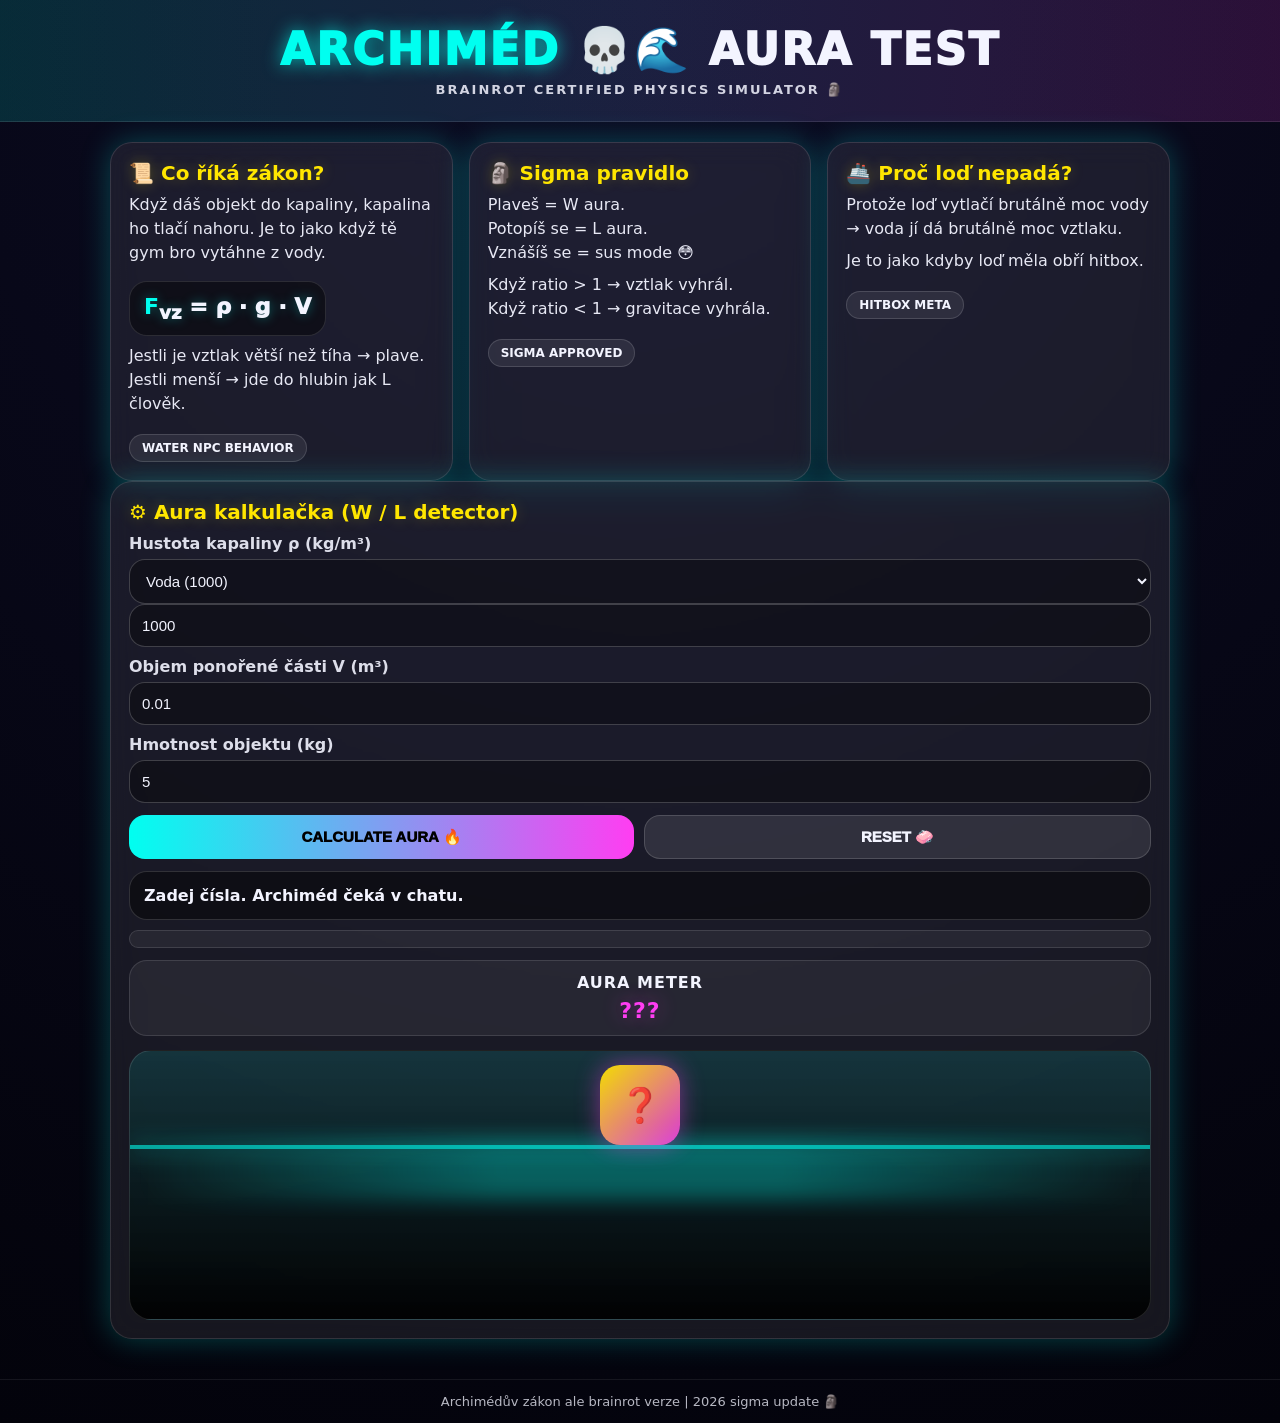
==== zakon.html @ 3969d880 "Add files via upload" ====
<!DOCTYPE html>
<html lang="cs">
<head>
  <meta charset="UTF-8" />
  <meta name="viewport" content="width=device-width, initial-scale=1.0" />
  <title>Archimédův zákon 💀🌊 Brainrot Aura Edition</title>

  <style>
    :root {
      --bg: #03030b;
      --glass: rgba(255,255,255,0.08);
      --glass2: rgba(255,255,255,0.16);
      --neon: #00fff0;
      --pink: #ff3df2;
      --yellow: #ffe600;
      --red: #ff4b4b;
      --white: #f3f4ff;
      --shadow: 0 0 30px rgba(0,255,240,0.25);
    }

    * { box-sizing: border-box; }

    body {
      margin: 0;
      font-family: system-ui, Arial, sans-serif;
      background: radial-gradient(circle at top, #0c0c24, var(--bg));
      color: var(--white);
      overflow-x: hidden;
    }

    header {
      text-align: center;
      padding: 24px 12px;
      font-weight: 1000;
      letter-spacing: 2px;
      font-size: clamp(20px, 4vw, 44px);
      text-transform: uppercase;
      background: linear-gradient(90deg, rgba(0,255,240,0.14), rgba(255,61,242,0.14));
      border-bottom: 1px solid rgba(255,255,255,0.1);
      position: relative;
    }

    header span {
      color: var(--neon);
      text-shadow: 0 0 18px rgba(0,255,240,0.65);
    }

    .sub {
      font-size: 13px;
      font-weight: 700;
      opacity: 0.85;
      margin-top: 6px;
    }

    .container {
      max-width: 1100px;
      margin: auto;
      padding: 20px;
    }

    .grid {
      display: grid;
      gap: 16px;
      grid-template-columns: repeat(auto-fit, minmax(290px, 1fr));
    }

    .card {
      background: var(--glass);
      border: 1px solid rgba(255,255,255,0.12);
      border-radius: 22px;
      padding: 18px;
      box-shadow: var(--shadow);
      backdrop-filter: blur(14px);
      position: relative;
      overflow: hidden;
      transition: 0.2s ease;
    }

    .card:hover {
      transform: translateY(-4px);
      background: var(--glass2);
    }

    h2 {
      margin: 0 0 8px 0;
      color: var(--yellow);
      font-size: 20px;
      text-shadow: 0 0 14px rgba(255,230,0,0.25);
    }

    p {
      margin: 8px 0;
      line-height: 1.5;
      opacity: 0.95;
    }

    .tag {
      display: inline-block;
      padding: 6px 12px;
      border-radius: 999px;
      font-size: 12px;
      font-weight: 900;
      margin-top: 10px;
      border: 1px solid rgba(255,255,255,0.14);
      background: rgba(255,255,255,0.08);
    }

    .formula {
      font-size: 22px;
      font-weight: 1000;
      padding: 12px 14px;
      border-radius: 18px;
      background: rgba(0,0,0,0.45);
      display: inline-block;
      border: 1px solid rgba(255,255,255,0.12);
      text-shadow: 0 0 12px rgba(0,255,240,0.35);
      margin-top: 8px;
    }

    .formula b {
      color: var(--neon);
    }

    label {
      display: block;
      margin-top: 10px;
      margin-bottom: 6px;
      font-weight: 900;
      opacity: 0.9;
    }

    input, select {
      width: 100%;
      padding: 12px;
      border-radius: 16px;
      border: 1px solid rgba(255,255,255,0.2);
      background: rgba(0,0,0,0.35);
      color: var(--white);
      font-size: 15px;
      outline: none;
    }

    input:focus, select:focus {
      border-color: var(--neon);
      box-shadow: 0 0 18px rgba(0,255,240,0.35);
    }

    .btnRow {
      display: flex;
      gap: 10px;
      flex-wrap: wrap;
      margin-top: 12px;
    }

    button {
      flex: 1;
      min-width: 150px;
      padding: 12px;
      border-radius: 16px;
      border: none;
      cursor: pointer;
      font-weight: 1000;
      font-size: 15px;
      transition: 0.2s ease;
    }

    .btnMain {
      background: linear-gradient(90deg, var(--neon), var(--pink));
      color: black;
    }

    .btnMain:hover {
      transform: scale(1.04);
      box-shadow: 0 0 25px rgba(0,255,240,0.5);
    }

    .btnGhost {
      background: rgba(255,255,255,0.1);
      color: var(--white);
      border: 1px solid rgba(255,255,255,0.15);
    }

    .btnGhost:hover {
      background: rgba(255,255,255,0.18);
      transform: scale(1.02);
    }

    .resultBox {
      margin-top: 12px;
      padding: 14px;
      border-radius: 18px;
      background: rgba(0,0,0,0.45);
      border: 1px solid rgba(255,255,255,0.15);
      font-weight: 800;
    }

    .big {
      font-size: 22px;
      font-weight: 1000;
      color: var(--yellow);
      text-shadow: 0 0 15px rgba(255,230,0,0.35);
    }

    .status {
      margin-top: 10px;
      font-size: 20px;
      font-weight: 1000;
      padding: 10px;
      border-radius: 16px;
      text-align: center;
      border: 1px solid rgba(255,255,255,0.14);
      background: rgba(255,255,255,0.06);
    }

    .status.good { color: var(--neon); }
    .status.bad { color: var(--red); }
    .status.mid { color: var(--yellow); }

    .bar {
      margin-top: 10px;
      height: 18px;
      border-radius: 999px;
      overflow: hidden;
      border: 1px solid rgba(255,255,255,0.12);
      background: rgba(255,255,255,0.06);
    }

    .barFill {
      height: 100%;
      width: 0%;
      background: linear-gradient(90deg, var(--neon), var(--pink));
      transition: 0.5s ease;
    }

    .auraMeter {
      margin-top: 12px;
      padding: 12px;
      border-radius: 18px;
      background: rgba(255,255,255,0.06);
      border: 1px solid rgba(255,255,255,0.12);
      font-weight: 900;
      text-align: center;
      text-transform: uppercase;
      letter-spacing: 1px;
    }

    .aura {
      font-size: 22px;
      margin-top: 6px;
      color: var(--pink);
      text-shadow: 0 0 20px rgba(255,61,242,0.45);
    }

    .sim {
      margin-top: 14px;
      height: 270px;
      border-radius: 22px;
      overflow: hidden;
      border: 1px solid rgba(255,255,255,0.12);
      background: linear-gradient(180deg, rgba(0,255,240,0.12), rgba(0,0,0,0.9));
      position: relative;
    }

    .waterline {
      position: absolute;
      top: 35%;
      left: 0;
      right: 0;
      height: 4px;
      background: rgba(0,255,240,0.6);
      box-shadow: 0 0 25px rgba(0,255,240,0.55);
    }

    .waves {
      position: absolute;
      top: 33%;
      left: -20%;
      width: 140%;
      height: 60px;
      opacity: 0.35;
      background: radial-gradient(circle, rgba(0,255,240,0.85) 20%, transparent 70%);
      animation: waveMove 3s infinite linear;
      filter: blur(10px);
    }

    @keyframes waveMove {
      from { transform: translateX(0); }
      to { transform: translateX(140px); }
    }

    .object {
      width: 80px;
      height: 80px;
      border-radius: 20px;
      position: absolute;
      left: 50%;
      transform: translateX(-50%);
      top: 5%;
      background: linear-gradient(135deg, rgba(255,230,0,0.95), rgba(255,61,242,0.85));
      box-shadow: 0 0 25px rgba(255,61,242,0.45);
      display: flex;
      justify-content: center;
      align-items: center;
      font-size: 34px;
      font-weight: 1000;
      transition: top 1.2s cubic-bezier(.18,.9,.25,1);
    }

    .bubble {
      position: absolute;
      bottom: -40px;
      border-radius: 50%;
      background: rgba(0,255,240,0.55);
      animation: bubbleUp 4s linear infinite;
    }

    @keyframes bubbleUp {
      0% { transform: translateY(0) scale(0.7); opacity: 0; }
      20% { opacity: 0.75; }
      100% { transform: translateY(-340px) scale(1.25); opacity: 0; }
    }

    .notif {
      position: fixed;
      top: 15px;
      right: 15px;
      background: rgba(0,0,0,0.65);
      border: 1px solid rgba(255,255,255,0.15);
      border-radius: 18px;
      padding: 12px 14px;
      box-shadow: 0 0 25px rgba(255,61,242,0.25);
      backdrop-filter: blur(14px);
      font-weight: 900;
      opacity: 0;
      transform: translateY(-10px);
      transition: 0.4s ease;
      z-index: 9999;
      max-width: 260px;
      font-size: 13px;
    }

    .notif.show {
      opacity: 1;
      transform: translateY(0);
    }

    .shake {
      animation: shake 0.25s infinite;
    }

    @keyframes shake {
      0% { transform: translateX(0); }
      25% { transform: translateX(5px); }
      50% { transform: translateX(-5px); }
      75% { transform: translateX(4px); }
      100% { transform: translateX(0); }
    }

    footer {
      text-align: center;
      padding: 14px;
      opacity: 0.75;
      font-size: 13px;
      border-top: 1px solid rgba(255,255,255,0.1);
      margin-top: 20px;
    }
  </style>
</head>

<body>

  <div class="notif" id="notif"></div>

  <header>
    <span>ARCHIMÉD</span> 💀🌊 AURA TEST
    <div class="sub">brainrot certified physics simulator 🗿</div>
  </header>

  <div class="container">

    <div class="grid">
      <div class="card">
        <h2>📜 Co říká zákon?</h2>
        <p>
          Když dáš objekt do kapaliny, kapalina ho tlačí nahoru.
          Je to jako když tě gym bro vytáhne z vody.
        </p>

        <div class="formula">
          <b>F</b><sub>vz</sub> = ρ · g · V
        </div>

        <p>
          Jestli je vztlak větší než tíha → plave.<br>
          Jestli menší → jde do hlubin jak L člověk.
        </p>

        <div class="tag">WATER NPC BEHAVIOR</div>
      </div>

      <div class="card">
        <h2>🗿 Sigma pravidlo</h2>
        <p>
          Plaveš = W aura.<br>
          Potopíš se = L aura.<br>
          Vznášíš se = sus mode 😳
        </p>
        <p>
          Když ratio &gt; 1 → vztlak vyhrál.<br>
          Když ratio &lt; 1 → gravitace vyhrála.
        </p>

        <div class="tag">SIGMA APPROVED</div>
      </div>

      <div class="card">
        <h2>🚢 Proč loď nepadá?</h2>
        <p>
          Protože loď vytlačí brutálně moc vody → voda jí dá brutálně moc vztlaku.
        </p>
        <p>
          Je to jako kdyby loď měla obří hitbox.
        </p>

        <div class="tag">HITBOX META</div>
      </div>
    </div>

    <div class="card">
      <h2>⚙️ Aura kalkulačka (W / L detector)</h2>

      <label>Hustota kapaliny ρ (kg/m³)</label>
      <select id="rhoPreset" onchange="applyPreset()">
        <option value="1000">Voda (1000)</option>
        <option value="1025">Mořská voda (1025)</option>
        <option value="800">Olej (800)</option>
        <option value="1.2">Vzduch (1.2)</option>
        <option value="custom">Custom</option>
      </select>
      <input type="number" id="rho" value="1000" step="0.1">

      <label>Objem ponořené části V (m³)</label>
      <input type="number" id="volume" value="0.01" step="0.001">

      <label>Hmotnost objektu (kg)</label>
      <input type="number" id="mass" value="5" step="0.1">

      <div class="btnRow">
        <button class="btnMain" onclick="calculate()">CALCULATE AURA 🔥</button>
        <button class="btnGhost" onclick="resetAll()">RESET 🧼</button>
      </div>

      <div class="resultBox" id="result">
        Zadej čísla. Archiméd čeká v chatu.
      </div>

      <div class="bar">
        <div class="barFill" id="barFill"></div>
      </div>

      <div class="auraMeter" id="auraMeter">
        AURA METER
        <div class="aura" id="auraText">???</div>
      </div>

      <div class="sim" id="sim">
        <div class="waves"></div>
        <div class="waterline"></div>
        <div class="object" id="obj">❓</div>
      </div>

    </div>
  </div>

  <footer>
    Archimédův zákon ale brainrot verze | 2026 sigma update 🗿
  </footer>

  <script>
    const g = 9.81;
    let streak = 0;

    function spawnBubbles() {
      const sim = document.getElementById("sim");

      for (let i = 0; i < 16; i++) {
        const b = document.createElement("div");
        b.className = "bubble";
        b.style.left = Math.random() * 100 + "%";
        const size = 10 + Math.random() * 18;
        b.style.width = size + "px";
        b.style.height = size + "px";
        b.style.animationDuration = (2.5 + Math.random() * 2.5) + "s";
        b.style.animationDelay = (Math.random() * 1.5) + "s";
        sim.appendChild(b);
        setTimeout(() => b.remove(), 6000);
      }
    }

    spawnBubbles();
    setInterval(spawnBubbles, 3200);

    function showNotif(text) {
      const notif = document.getElementById("notif");
      notif.innerText = text;
      notif.classList.add("show");

      setTimeout(() => notif.classList.remove("show"), 2500);
    }

    function applyPreset() {
      const preset = document.getElementById("rhoPreset").value;
      const rhoInput = document.getElementById("rho");
      if (preset !== "custom") rhoInput.value = preset;
    }

    function resetAll() {
      streak = 0;
      document.getElementById("rhoPreset").value = "1000";
      document.getElementById("rho").value = 1000;
      document.getElementById("volume").value = 0.01;
      document.getElementById("mass").value = 5;

      document.getElementById("result").innerHTML =
        "Zadej čísla. Archiméd čeká v chatu.";

      document.getElementById("barFill").style.width = "0%";
      document.getElementById("auraText").innerText = "???";
      document.getElementById("obj").style.top = "5%";
      document.getElementById("obj").innerText = "❓";

      document.body.classList.remove("shake");
      showNotif("RESET complete. aura wiped 🧼");
    }

    function calculate() {
      const rho = parseFloat(document.getElementById("rho").value);
      const V = parseFloat(document.getElementById("volume").value);
      const mass = parseFloat(document.getElementById("mass").value);

      if (isNaN(rho) || isNaN(V) || isNaN(mass) || rho <= 0 || V <= 0 || mass <= 0) {
        showNotif("💀 invalid input. bro typed nonsense.");
        return;
      }

      const Fvz = rho * g * V;
      const Fg = mass * g;
      const ratio = Fvz / Fg;

      const percent = Math.min(160, Math.max(0, ratio * 100));
      document.getElementById("barFill").style.width = Math.min(100, percent) + "%";

      let verdict = "";
      let aura = "";
      let emoji = "😳";
      let top = "35%";

      document.body.classList.remove("shake");

      if (ratio > 1.05) {
        streak++;
        verdict = `PLAVE 🦆 (W) | streak: ${streak}`;
        aura = `+${Math.floor(ratio * 100)} AURA`;
        emoji = "🦆";
        top = "18%";
        showNotif("WATER RESPECTS YOU 🗿💧");
      }
      else if (ratio < 0.95) {
        streak = 0;
        verdict = "POTOPÍ SE 🪨 (L) | streak reset 💀";
        aura = `-${Math.floor((1 - ratio) * 120)} AURA`;
        emoji = "🪨";
        top = "72%";
        document.body.classList.add("shake");
        showNotif("GRAVITY SAID: NAH 💀");
      }
      else {
        streak = 0;
        verdict = "VZNÁŠÍ SE 😳 (SUS MODE)";
        aura = "0 AURA (neutral NPC)";
        emoji = "😳";
        top = "35%";
        showNotif("balanced... suspicious 😳");
      }

      document.getElementById("result").innerHTML = `
        💧 Vztlaková síla: <span class="big">${Fvz.toFixed(2)} N</span><br>
        🌍 Tíhová síla: <span class="big">${Fg.toFixed(2)} N</span><br>
        📊 Ratio: <span class="big">${ratio.toFixed(2)}</span><br>
        <div class="status">${verdict}</div>
      `;

      document.getElementById("auraText").innerText = aura;

      const obj = document.getElementById("obj");
      obj.style.top = top;
      obj.innerText = emoji;
    }
  </script>

</body>
</html>
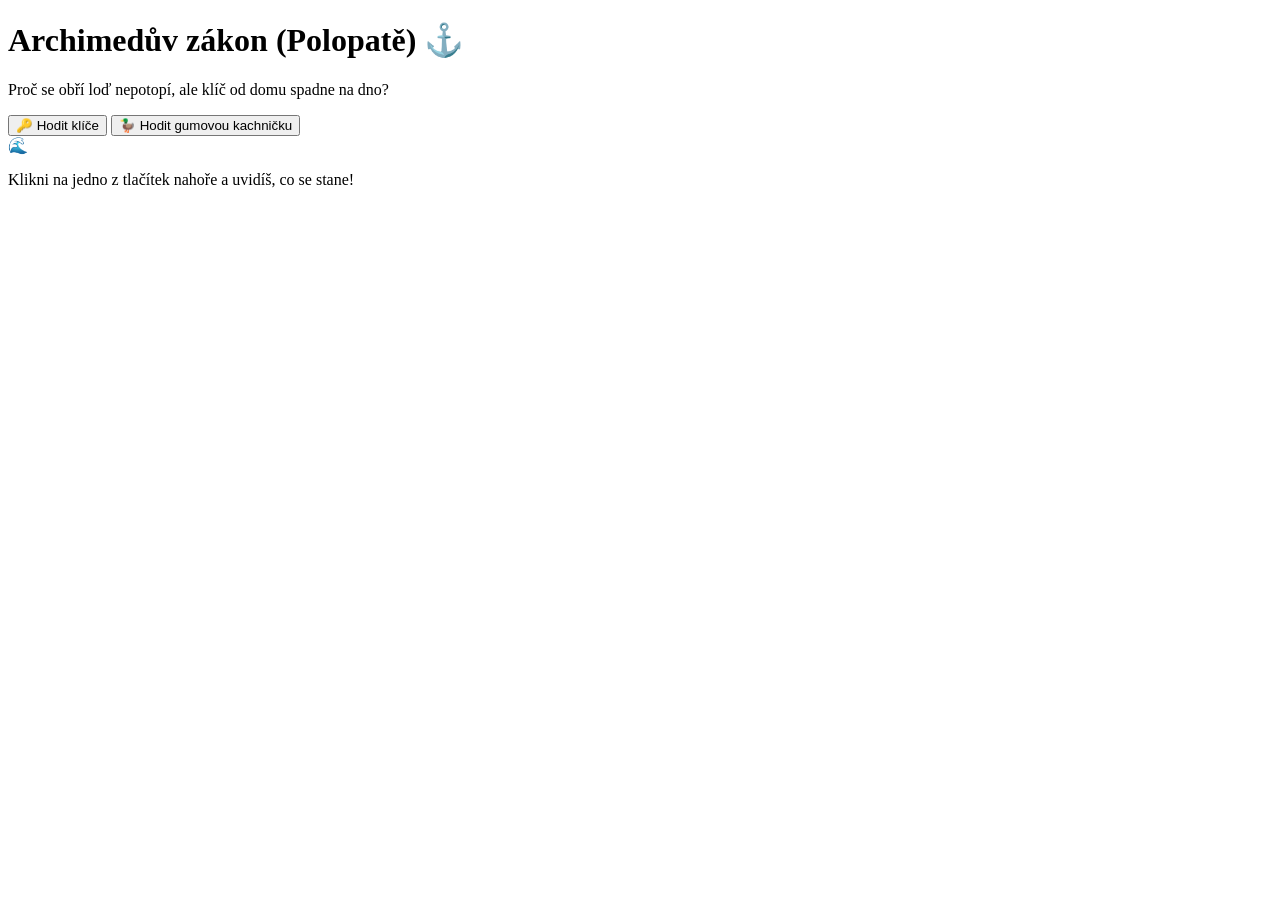
==== commit 763c083f: "Update zakon.html" ====
--- a/zakon.html
+++ b/zakon.html
@@ -1,602 +1,25 @@
 <!DOCTYPE html>
 <html lang="cs">
 <head>
-  <meta charset="UTF-8" />
-  <meta name="viewport" content="width=device-width, initial-scale=1.0" />
-  <title>Archimédův zákon 💀🌊 Brainrot Aura Edition</title>
-
-  <style>
-    :root {
-      --bg: #03030b;
-      --glass: rgba(255,255,255,0.08);
-      --glass2: rgba(255,255,255,0.16);
-      --neon: #00fff0;
-      --pink: #ff3df2;
-      --yellow: #ffe600;
-      --red: #ff4b4b;
-      --white: #f3f4ff;
-      --shadow: 0 0 30px rgba(0,255,240,0.25);
-    }
-
-    * { box-sizing: border-box; }
-
-    body {
-      margin: 0;
-      font-family: system-ui, Arial, sans-serif;
-      background: radial-gradient(circle at top, #0c0c24, var(--bg));
-      color: var(--white);
-      overflow-x: hidden;
-    }
-
-    header {
-      text-align: center;
-      padding: 24px 12px;
-      font-weight: 1000;
-      letter-spacing: 2px;
-      font-size: clamp(20px, 4vw, 44px);
-      text-transform: uppercase;
-      background: linear-gradient(90deg, rgba(0,255,240,0.14), rgba(255,61,242,0.14));
-      border-bottom: 1px solid rgba(255,255,255,0.1);
-      position: relative;
-    }
-
-    header span {
-      color: var(--neon);
-      text-shadow: 0 0 18px rgba(0,255,240,0.65);
-    }
-
-    .sub {
-      font-size: 13px;
-      font-weight: 700;
-      opacity: 0.85;
-      margin-top: 6px;
-    }
-
-    .container {
-      max-width: 1100px;
-      margin: auto;
-      padding: 20px;
-    }
-
-    .grid {
-      display: grid;
-      gap: 16px;
-      grid-template-columns: repeat(auto-fit, minmax(290px, 1fr));
-    }
-
-    .card {
-      background: var(--glass);
-      border: 1px solid rgba(255,255,255,0.12);
-      border-radius: 22px;
-      padding: 18px;
-      box-shadow: var(--shadow);
-      backdrop-filter: blur(14px);
-      position: relative;
-      overflow: hidden;
-      transition: 0.2s ease;
-    }
-
-    .card:hover {
-      transform: translateY(-4px);
-      background: var(--glass2);
-    }
-
-    h2 {
-      margin: 0 0 8px 0;
-      color: var(--yellow);
-      font-size: 20px;
-      text-shadow: 0 0 14px rgba(255,230,0,0.25);
-    }
-
-    p {
-      margin: 8px 0;
-      line-height: 1.5;
-      opacity: 0.95;
-    }
-
-    .tag {
-      display: inline-block;
-      padding: 6px 12px;
-      border-radius: 999px;
-      font-size: 12px;
-      font-weight: 900;
-      margin-top: 10px;
-      border: 1px solid rgba(255,255,255,0.14);
-      background: rgba(255,255,255,0.08);
-    }
-
-    .formula {
-      font-size: 22px;
-      font-weight: 1000;
-      padding: 12px 14px;
-      border-radius: 18px;
-      background: rgba(0,0,0,0.45);
-      display: inline-block;
-      border: 1px solid rgba(255,255,255,0.12);
-      text-shadow: 0 0 12px rgba(0,255,240,0.35);
-      margin-top: 8px;
-    }
-
-    .formula b {
-      color: var(--neon);
-    }
-
-    label {
-      display: block;
-      margin-top: 10px;
-      margin-bottom: 6px;
-      font-weight: 900;
-      opacity: 0.9;
-    }
-
-    input, select {
-      width: 100%;
-      padding: 12px;
-      border-radius: 16px;
-      border: 1px solid rgba(255,255,255,0.2);
-      background: rgba(0,0,0,0.35);
-      color: var(--white);
-      font-size: 15px;
-      outline: none;
-    }
-
-    input:focus, select:focus {
-      border-color: var(--neon);
-      box-shadow: 0 0 18px rgba(0,255,240,0.35);
-    }
-
-    .btnRow {
-      display: flex;
-      gap: 10px;
-      flex-wrap: wrap;
-      margin-top: 12px;
-    }
-
-    button {
-      flex: 1;
-      min-width: 150px;
-      padding: 12px;
-      border-radius: 16px;
-      border: none;
-      cursor: pointer;
-      font-weight: 1000;
-      font-size: 15px;
-      transition: 0.2s ease;
-    }
-
-    .btnMain {
-      background: linear-gradient(90deg, var(--neon), var(--pink));
-      color: black;
-    }
-
-    .btnMain:hover {
-      transform: scale(1.04);
-      box-shadow: 0 0 25px rgba(0,255,240,0.5);
-    }
-
-    .btnGhost {
-      background: rgba(255,255,255,0.1);
-      color: var(--white);
-      border: 1px solid rgba(255,255,255,0.15);
-    }
-
-    .btnGhost:hover {
-      background: rgba(255,255,255,0.18);
-      transform: scale(1.02);
-    }
-
-    .resultBox {
-      margin-top: 12px;
-      padding: 14px;
-      border-radius: 18px;
-      background: rgba(0,0,0,0.45);
-      border: 1px solid rgba(255,255,255,0.15);
-      font-weight: 800;
-    }
-
-    .big {
-      font-size: 22px;
-      font-weight: 1000;
-      color: var(--yellow);
-      text-shadow: 0 0 15px rgba(255,230,0,0.35);
-    }
-
-    .status {
-      margin-top: 10px;
-      font-size: 20px;
-      font-weight: 1000;
-      padding: 10px;
-      border-radius: 16px;
-      text-align: center;
-      border: 1px solid rgba(255,255,255,0.14);
-      background: rgba(255,255,255,0.06);
-    }
-
-    .status.good { color: var(--neon); }
-    .status.bad { color: var(--red); }
-    .status.mid { color: var(--yellow); }
-
-    .bar {
-      margin-top: 10px;
-      height: 18px;
-      border-radius: 999px;
-      overflow: hidden;
-      border: 1px solid rgba(255,255,255,0.12);
-      background: rgba(255,255,255,0.06);
-    }
-
-    .barFill {
-      height: 100%;
-      width: 0%;
-      background: linear-gradient(90deg, var(--neon), var(--pink));
-      transition: 0.5s ease;
-    }
-
-    .auraMeter {
-      margin-top: 12px;
-      padding: 12px;
-      border-radius: 18px;
-      background: rgba(255,255,255,0.06);
-      border: 1px solid rgba(255,255,255,0.12);
-      font-weight: 900;
-      text-align: center;
-      text-transform: uppercase;
-      letter-spacing: 1px;
-    }
-
-    .aura {
-      font-size: 22px;
-      margin-top: 6px;
-      color: var(--pink);
-      text-shadow: 0 0 20px rgba(255,61,242,0.45);
-    }
-
-    .sim {
-      margin-top: 14px;
-      height: 270px;
-      border-radius: 22px;
-      overflow: hidden;
-      border: 1px solid rgba(255,255,255,0.12);
-      background: linear-gradient(180deg, rgba(0,255,240,0.12), rgba(0,0,0,0.9));
-      position: relative;
-    }
-
-    .waterline {
-      position: absolute;
-      top: 35%;
-      left: 0;
-      right: 0;
-      height: 4px;
-      background: rgba(0,255,240,0.6);
-      box-shadow: 0 0 25px rgba(0,255,240,0.55);
-    }
-
-    .waves {
-      position: absolute;
-      top: 33%;
-      left: -20%;
-      width: 140%;
-      height: 60px;
-      opacity: 0.35;
-      background: radial-gradient(circle, rgba(0,255,240,0.85) 20%, transparent 70%);
-      animation: waveMove 3s infinite linear;
-      filter: blur(10px);
-    }
-
-    @keyframes waveMove {
-      from { transform: translateX(0); }
-      to { transform: translateX(140px); }
-    }
-
-    .object {
-      width: 80px;
-      height: 80px;
-      border-radius: 20px;
-      position: absolute;
-      left: 50%;
-      transform: translateX(-50%);
-      top: 5%;
-      background: linear-gradient(135deg, rgba(255,230,0,0.95), rgba(255,61,242,0.85));
-      box-shadow: 0 0 25px rgba(255,61,242,0.45);
-      display: flex;
-      justify-content: center;
-      align-items: center;
-      font-size: 34px;
-      font-weight: 1000;
-      transition: top 1.2s cubic-bezier(.18,.9,.25,1);
-    }
-
-    .bubble {
-      position: absolute;
-      bottom: -40px;
-      border-radius: 50%;
-      background: rgba(0,255,240,0.55);
-      animation: bubbleUp 4s linear infinite;
-    }
-
-    @keyframes bubbleUp {
-      0% { transform: translateY(0) scale(0.7); opacity: 0; }
-      20% { opacity: 0.75; }
-      100% { transform: translateY(-340px) scale(1.25); opacity: 0; }
-    }
-
-    .notif {
-      position: fixed;
-      top: 15px;
-      right: 15px;
-      background: rgba(0,0,0,0.65);
-      border: 1px solid rgba(255,255,255,0.15);
-      border-radius: 18px;
-      padding: 12px 14px;
-      box-shadow: 0 0 25px rgba(255,61,242,0.25);
-      backdrop-filter: blur(14px);
-      font-weight: 900;
-      opacity: 0;
-      transform: translateY(-10px);
-      transition: 0.4s ease;
-      z-index: 9999;
-      max-width: 260px;
-      font-size: 13px;
-    }
-
-    .notif.show {
-      opacity: 1;
-      transform: translateY(0);
-    }
-
-    .shake {
-      animation: shake 0.25s infinite;
-    }
-
-    @keyframes shake {
-      0% { transform: translateX(0); }
-      25% { transform: translateX(5px); }
-      50% { transform: translateX(-5px); }
-      75% { transform: translateX(4px); }
-      100% { transform: translateX(0); }
-    }
-
-    footer {
-      text-align: center;
-      padding: 14px;
-      opacity: 0.75;
-      font-size: 13px;
-      border-top: 1px solid rgba(255,255,255,0.1);
-      margin-top: 20px;
-    }
-  </style>
+    <meta charset="UTF-8">
+    <title>Archimedes pro Sedmáky 🌊</title>
+    <link rel="stylesheet" href="style.css">
 </head>
-
 <body>
 
-  <div class="notif" id="notif"></div>
+    <h1>Archimedův zákon (Polopatě) ⚓</h1>
+    <p class="uvod">Proč se obří loď nepotopí, ale klíč od domu spadne na dno?</p>
 
-  <header>
-    <span>ARCHIMÉD</span> 💀🌊 AURA TEST
-    <div class="sub">brainrot certified physics simulator 🗿</div>
-  </header>
-
-  <div class="container">
-
-    <div class="grid">
-      <div class="card">
-        <h2>📜 Co říká zákon?</h2>
-        <p>
-          Když dáš objekt do kapaliny, kapalina ho tlačí nahoru.
-          Je to jako když tě gym bro vytáhne z vody.
-        </p>
-
-        <div class="formula">
-          <b>F</b><sub>vz</sub> = ρ · g · V
-        </div>
-
-        <p>
-          Jestli je vztlak větší než tíha → plave.<br>
-          Jestli menší → jde do hlubin jak L člověk.
-        </p>
-
-        <div class="tag">WATER NPC BEHAVIOR</div>
-      </div>
-
-      <div class="card">
-        <h2>🗿 Sigma pravidlo</h2>
-        <p>
-          Plaveš = W aura.<br>
-          Potopíš se = L aura.<br>
-          Vznášíš se = sus mode 😳
-        </p>
-        <p>
-          Když ratio &gt; 1 → vztlak vyhrál.<br>
-          Když ratio &lt; 1 → gravitace vyhrála.
-        </p>
-
-        <div class="tag">SIGMA APPROVED</div>
-      </div>
-
-      <div class="card">
-        <h2>🚢 Proč loď nepadá?</h2>
-        <p>
-          Protože loď vytlačí brutálně moc vody → voda jí dá brutálně moc vztlaku.
-        </p>
-        <p>
-          Je to jako kdyby loď měla obří hitbox.
-        </p>
-
-        <div class="tag">HITBOX META</div>
-      </div>
+    <div class="vyber">
+        <button onclick="hodDoVody('kov')">🔑 Hodit klíče</button>
+        <button onclick="hodDoVody('kachnicka')">🦆 Hodit gumovou kachničku</button>
     </div>
 
-    <div class="card">
-      <h2>⚙️ Aura kalkulačka (W / L detector)</h2>
+    <div id="vysledek-box">
+        <div id="emoji">🌊</div>
+        <p id="vysledek-text">Klikni na jedno z tlačítek nahoře a uvidíš, co se stane!</p>
+    </div>
 
-      <label>Hustota kapaliny ρ (kg/m³)</label>
-      <select id="rhoPreset" onchange="applyPreset()">
-        <option value="1000">Voda (1000)</option>
-        <option value="1025">Mořská voda (1025)</option>
-        <option value="800">Olej (800)</option>
-        <option value="1.2">Vzduch (1.2)</option>
-        <option value="custom">Custom</option>
-      </select>
-      <input type="number" id="rho" value="1000" step="0.1">
-
-      <label>Objem ponořené části V (m³)</label>
-      <input type="number" id="volume" value="0.01" step="0.001">
-
-      <label>Hmotnost objektu (kg)</label>
-      <input type="number" id="mass" value="5" step="0.1">
-
-      <div class="btnRow">
-        <button class="btnMain" onclick="calculate()">CALCULATE AURA 🔥</button>
-        <button class="btnGhost" onclick="resetAll()">RESET 🧼</button>
-      </div>
-
-      <div class="resultBox" id="result">
-        Zadej čísla. Archiméd čeká v chatu.
-      </div>
-
-      <div class="bar">
-        <div class="barFill" id="barFill"></div>
-      </div>
-
-      <div class="auraMeter" id="auraMeter">
-        AURA METER
-        <div class="aura" id="auraText">???</div>
-      </div>
-
-      <div class="sim" id="sim">
-        <div class="waves"></div>
-        <div class="waterline"></div>
-        <div class="object" id="obj">❓</div>
-      </div>
-
-    </div>
-  </div>
-
-  <footer>
-    Archimédův zákon ale brainrot verze | 2026 sigma update 🗿
-  </footer>
-
-  <script>
-    const g = 9.81;
-    let streak = 0;
-
-    function spawnBubbles() {
-      const sim = document.getElementById("sim");
-
-      for (let i = 0; i < 16; i++) {
-        const b = document.createElement("div");
-        b.className = "bubble";
-        b.style.left = Math.random() * 100 + "%";
-        const size = 10 + Math.random() * 18;
-        b.style.width = size + "px";
-        b.style.height = size + "px";
-        b.style.animationDuration = (2.5 + Math.random() * 2.5) + "s";
-        b.style.animationDelay = (Math.random() * 1.5) + "s";
-        sim.appendChild(b);
-        setTimeout(() => b.remove(), 6000);
-      }
-    }
-
-    spawnBubbles();
-    setInterval(spawnBubbles, 3200);
-
-    function showNotif(text) {
-      const notif = document.getElementById("notif");
-      notif.innerText = text;
-      notif.classList.add("show");
-
-      setTimeout(() => notif.classList.remove("show"), 2500);
-    }
-
-    function applyPreset() {
-      const preset = document.getElementById("rhoPreset").value;
-      const rhoInput = document.getElementById("rho");
-      if (preset !== "custom") rhoInput.value = preset;
-    }
-
-    function resetAll() {
-      streak = 0;
-      document.getElementById("rhoPreset").value = "1000";
-      document.getElementById("rho").value = 1000;
-      document.getElementById("volume").value = 0.01;
-      document.getElementById("mass").value = 5;
-
-      document.getElementById("result").innerHTML =
-        "Zadej čísla. Archiméd čeká v chatu.";
-
-      document.getElementById("barFill").style.width = "0%";
-      document.getElementById("auraText").innerText = "???";
-      document.getElementById("obj").style.top = "5%";
-      document.getElementById("obj").innerText = "❓";
-
-      document.body.classList.remove("shake");
-      showNotif("RESET complete. aura wiped 🧼");
-    }
-
-    function calculate() {
-      const rho = parseFloat(document.getElementById("rho").value);
-      const V = parseFloat(document.getElementById("volume").value);
-      const mass = parseFloat(document.getElementById("mass").value);
-
-      if (isNaN(rho) || isNaN(V) || isNaN(mass) || rho <= 0 || V <= 0 || mass <= 0) {
-        showNotif("💀 invalid input. bro typed nonsense.");
-        return;
-      }
-
-      const Fvz = rho * g * V;
-      const Fg = mass * g;
-      const ratio = Fvz / Fg;
-
-      const percent = Math.min(160, Math.max(0, ratio * 100));
-      document.getElementById("barFill").style.width = Math.min(100, percent) + "%";
-
-      let verdict = "";
-      let aura = "";
-      let emoji = "😳";
-      let top = "35%";
-
-      document.body.classList.remove("shake");
-
-      if (ratio > 1.05) {
-        streak++;
-        verdict = `PLAVE 🦆 (W) | streak: ${streak}`;
-        aura = `+${Math.floor(ratio * 100)} AURA`;
-        emoji = "🦆";
-        top = "18%";
-        showNotif("WATER RESPECTS YOU 🗿💧");
-      }
-      else if (ratio < 0.95) {
-        streak = 0;
-        verdict = "POTOPÍ SE 🪨 (L) | streak reset 💀";
-        aura = `-${Math.floor((1 - ratio) * 120)} AURA`;
-        emoji = "🪨";
-        top = "72%";
-        document.body.classList.add("shake");
-        showNotif("GRAVITY SAID: NAH 💀");
-      }
-      else {
-        streak = 0;
-        verdict = "VZNÁŠÍ SE 😳 (SUS MODE)";
-        aura = "0 AURA (neutral NPC)";
-        emoji = "😳";
-        top = "35%";
-        showNotif("balanced... suspicious 😳");
-      }
-
-      document.getElementById("result").innerHTML = `
-        💧 Vztlaková síla: <span class="big">${Fvz.toFixed(2)} N</span><br>
-        🌍 Tíhová síla: <span class="big">${Fg.toFixed(2)} N</span><br>
-        📊 Ratio: <span class="big">${ratio.toFixed(2)}</span><br>
-        <div class="status">${verdict}</div>
-      `;
-
-      document.getElementById("auraText").innerText = aura;
-
-      const obj = document.getElementById("obj");
-      obj.style.top = top;
-      obj.innerText = emoji;
-    }
-  </script>
-
+    <script src="script.js"></script>
 </body>
-</html>+</html>
